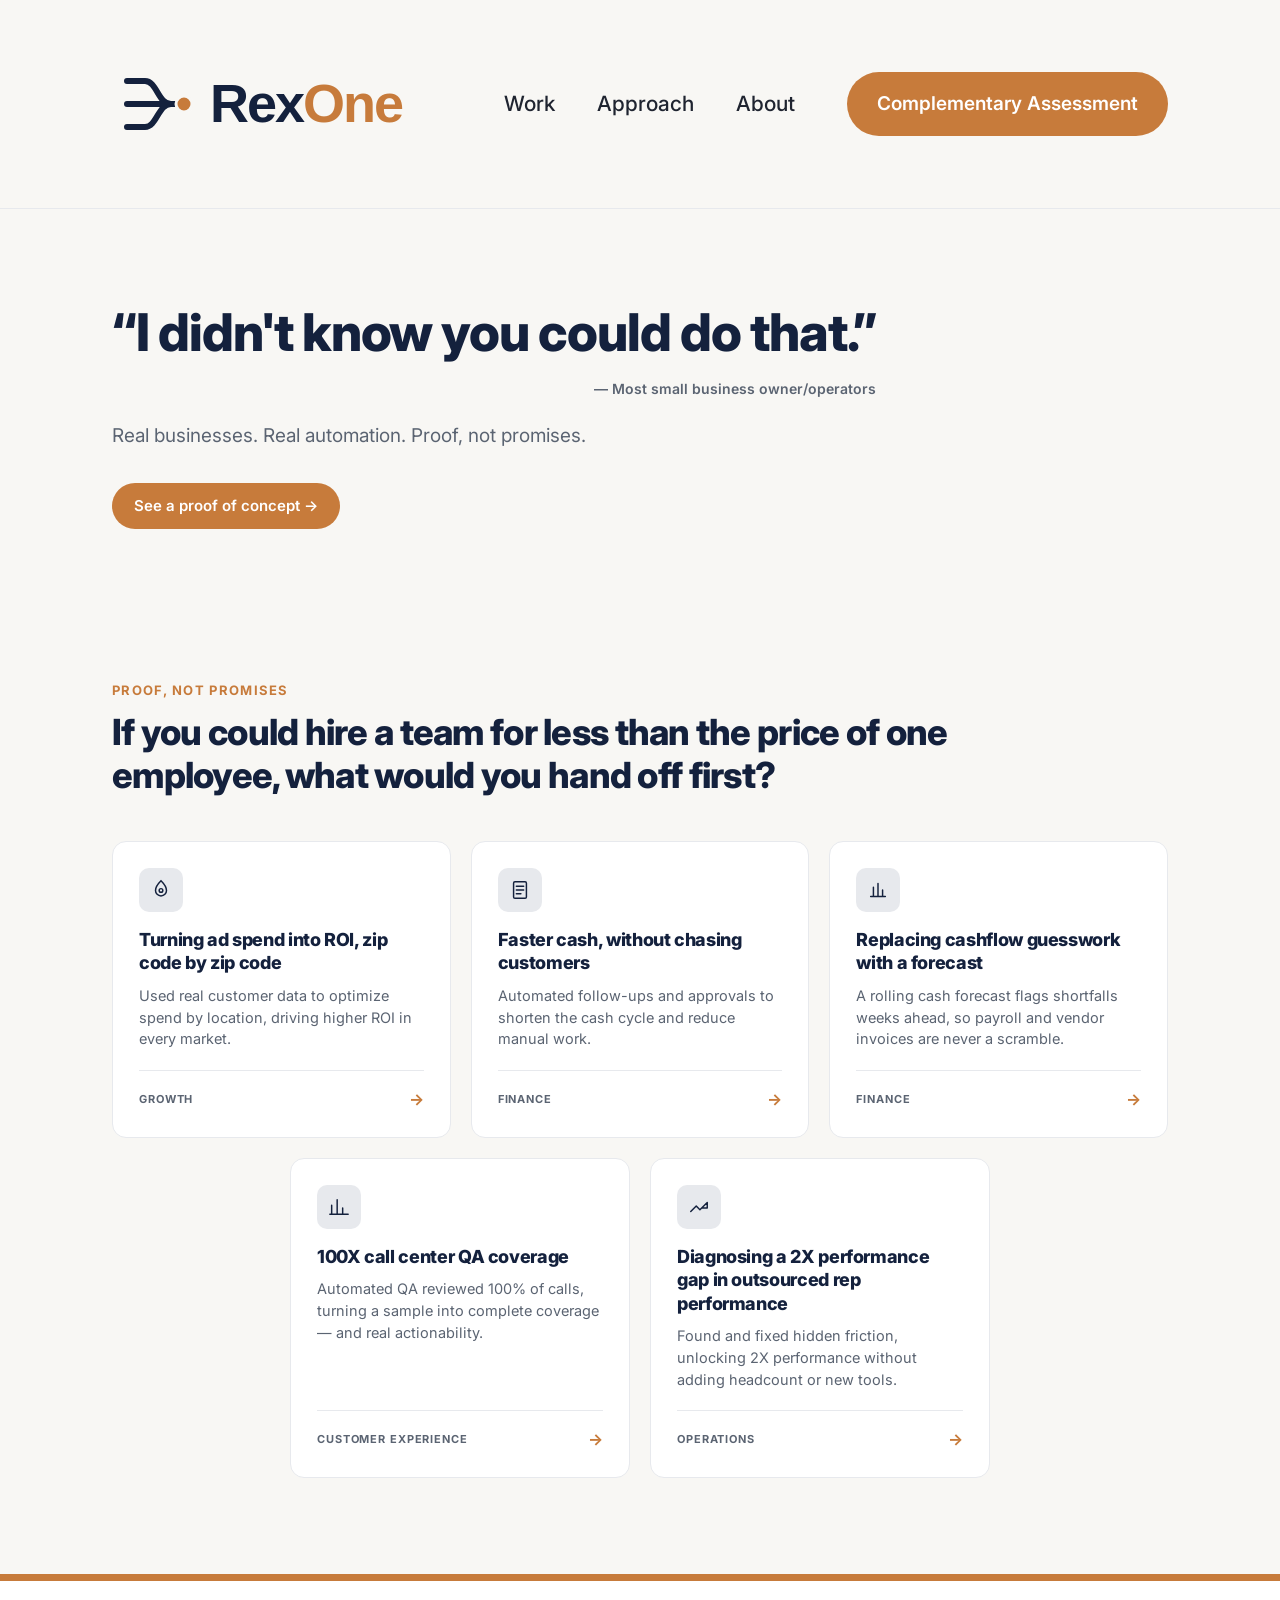
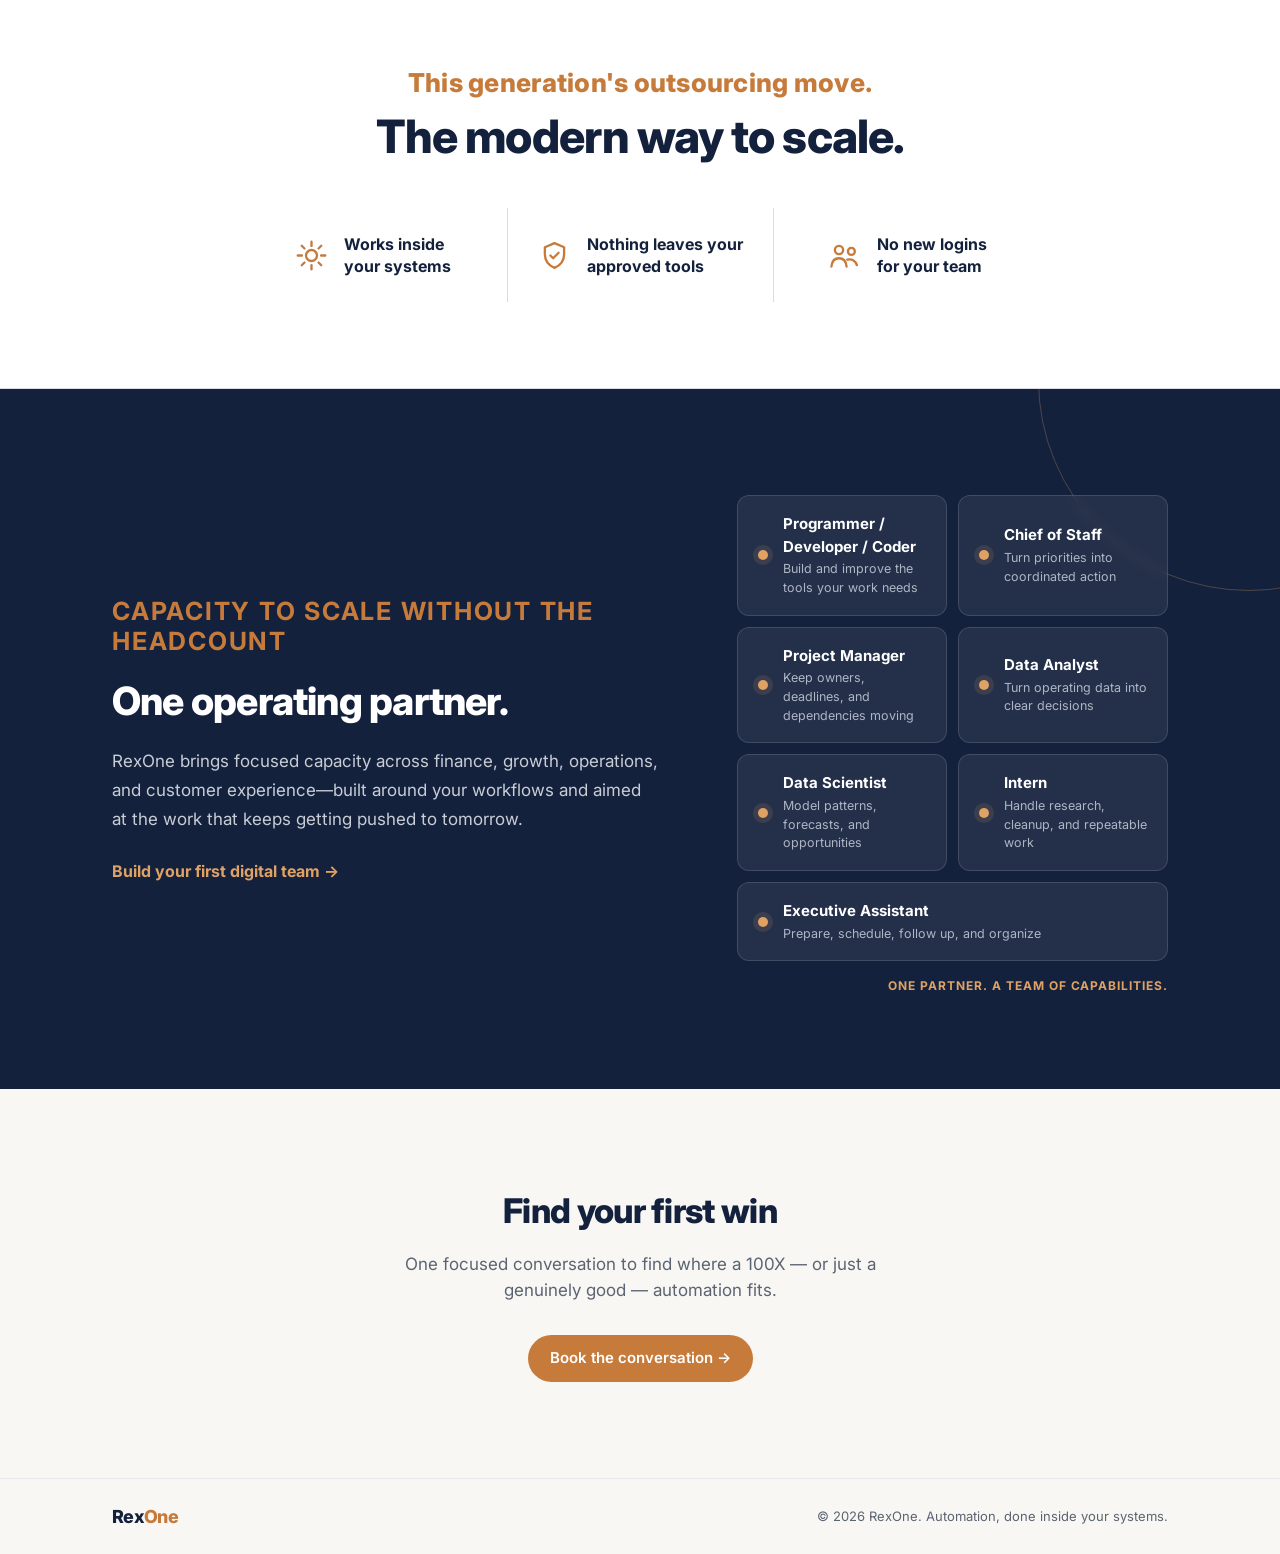
==== index.html @ bf099de1 "Add files via upload" ====
<!doctype html>
<html lang="en">
<head>
<meta charset="utf-8" />
<meta name="viewport" content="width=device-width, initial-scale=1" />
<title>RexOne — I didn't know you could do that.</title>
<meta name="description" content="RexOne finds and builds the automation your business doesn't know it needs yet. Real proof, not promises." />
<link rel="preconnect" href="https://fonts.googleapis.com">
<link rel="preconnect" href="https://fonts.gstatic.com" crossorigin>
<link href="https://fonts.googleapis.com/css2?family=Inter:wght@400;500;600;700;800&display=swap" rel="stylesheet">
<link rel="stylesheet" href="styles.css">
</head>
<body>

<header class="nav">
  <div class="wrap nav-inner">
    <a class="logo" href="#top" aria-label="RexOne home">
      <img class="logo-lockup" src="rexone-convergence.svg" alt="RexOne">
    </a>
    <nav class="nav-links" aria-label="Primary">
      <a href="#proof">Work</a>
      <a href="#approach">Approach</a>
      <a href="#about">About</a>
    </nav>
    <a class="btn btn-copper btn-sm" href="#cta">Complementary Assessment</a>
  </div>
</header>

<main id="top">

  <section class="hero">
    <div class="wrap hero-inner">
      <div class="hero-copy">
        <blockquote class="hero-quote">
          <h1>“I didn't know you could do that.”</h1>
          <footer>— Most small business owner/operators</footer>
        </blockquote>
        <p class="hero-sub">Real businesses. Real automation. Proof, not promises.</p>
        <a class="btn btn-copper" href="#proof">See a proof of concept →</a>
      </div>
    </div>
  </section>

  <section class="proof" id="proof">
    <div class="wrap">
      <p class="eyebrow">Proof, not promises</p>
      <h2>If you could hire a team for less than the price of one employee, what would you hand off first?</h2>

      <div class="card-grid">

        <article class="card">
          <div class="card-icon">
            <svg width="22" height="22" viewBox="0 0 24 24" fill="none" xmlns="http://www.w3.org/2000/svg"><path d="M12 2C8 6 6 9 6 12.5a6 6 0 0012 0C18 9 16 6 12 2z" stroke="currentColor" stroke-width="1.6"/><circle cx="12" cy="12.5" r="2" stroke="currentColor" stroke-width="1.6"/></svg>
          </div>
          <h3>Turning ad spend into ROI, zip code by zip code</h3>
          <p>Used real customer data to optimize spend by location, driving higher ROI in every market.</p>
          <div class="card-foot"><span class="tag">Growth</span><span class="arrow">→</span></div>
        </article>

        <article class="card">
          <div class="card-icon">
            <svg width="22" height="22" viewBox="0 0 24 24" fill="none" xmlns="http://www.w3.org/2000/svg"><rect x="5" y="3" width="14" height="18" rx="1.5" stroke="currentColor" stroke-width="1.6"/><path d="M8 8h8M8 12h8M8 16h5" stroke="currentColor" stroke-width="1.6" stroke-linecap="round"/></svg>
          </div>
          <h3>Faster cash, without chasing customers</h3>
          <p>Automated follow-ups and approvals to shorten the cash cycle and reduce manual work.</p>
          <div class="card-foot"><span class="tag">Finance</span><span class="arrow">→</span></div>
        </article>

        <article class="card">
          <div class="card-icon">
            <svg width="22" height="22" viewBox="0 0 24 24" fill="none" xmlns="http://www.w3.org/2000/svg"><path d="M4 19h16M7 19V9m5 10V5m5 14v-7" stroke="currentColor" stroke-width="1.6" stroke-linecap="round"/></svg>
          </div>
          <h3>Replacing cashflow guesswork with a forecast</h3>
          <p>A rolling cash forecast flags shortfalls weeks ahead, so payroll and vendor invoices are never a scramble.</p>
          <div class="card-foot"><span class="tag">Finance</span><span class="arrow">→</span></div>
        </article>

        <article class="card">
          <div class="card-icon">
            <svg width="22" height="22" viewBox="0 0 24 24" fill="none" xmlns="http://www.w3.org/2000/svg"><path d="M4 20V10M10 20V4M16 20v-7M22 20H2" stroke="currentColor" stroke-width="1.6" stroke-linecap="round"/></svg>
          </div>
          <h3>100X call center QA coverage</h3>
          <p>Automated QA reviewed 100% of calls, turning a sample into complete coverage — and real actionability.</p>
          <div class="card-foot"><span class="tag">Customer experience</span><span class="arrow">→</span></div>
        </article>

        <article class="card">
          <div class="card-icon">
            <svg width="22" height="22" viewBox="0 0 24 24" fill="none" xmlns="http://www.w3.org/2000/svg"><path d="M3 17l6-6 4 4 8-8M21 7v6h-6" stroke="currentColor" stroke-width="1.6" stroke-linecap="round" stroke-linejoin="round"/></svg>
          </div>
          <h3>Diagnosing a 2X performance gap in outsourced rep performance</h3>
          <p>Found and fixed hidden friction, unlocking 2X performance without adding headcount or new tools.</p>
          <div class="card-foot"><span class="tag">Operations</span><span class="arrow">→</span></div>
        </article>

      </div>
    </div>
  </section>

  <section class="scale-band" aria-label="The modern way to scale">
    <div class="wrap scale-band-inner">
      <p>This generation's outsourcing move.</p>
      <h2>The modern way to scale.</h2>
      <div class="scale-points">
        <div class="scale-point">
          <svg viewBox="0 0 24 24" aria-hidden="true"><path d="M12 8a4 4 0 100 8 4 4 0 000-8zM4.9 4.9l2 2m10.2 10.2l2 2M2 12h3m14 0h3M4.9 19.1l2-2M17.1 6.9l2-2M12 2v3m0 14v3"/></svg>
          <strong>Works inside<br>your systems</strong>
        </div>
        <div class="scale-point">
          <svg viewBox="0 0 24 24" aria-hidden="true"><path d="M12 3l7 3v5c0 4.7-2.8 8.1-7 10-4.2-1.9-7-5.3-7-10V6l7-3zM9 12l2 2 4-4"/></svg>
          <strong>Nothing leaves your<br>approved tools</strong>
        </div>
        <div class="scale-point">
          <svg viewBox="0 0 24 24" aria-hidden="true"><circle cx="8" cy="8" r="3"/><circle cx="17" cy="9" r="2.5"/><path d="M2.5 20c.4-4 2.2-6 5.5-6s5.1 2 5.5 6M14 15c3.5-.8 6.3 1 7 4"/></svg>
          <strong>No new logins<br>for your team</strong>
        </div>
      </div>
    </div>
  </section>

  <section class="team-value" id="approach">
    <div class="wrap team-value-inner">
      <div class="team-value-copy">
        <p class="eyebrow">Capacity to scale without the headcount</p>
        <h2>One operating partner.</h2>
        <p>RexOne brings focused capacity across finance, growth, operations, and customer experience—built around your workflows and aimed at the work that keeps getting pushed to tomorrow.</p>
        <a class="team-link" href="#cta">Build your first digital team →</a>
      </div>
      <div class="role-stack" aria-label="Example digital team roles">
        <div class="role-card"><span class="role-dot"></span><div><strong>Programmer / Developer / Coder</strong><small>Build and improve the tools your work needs</small></div></div>
        <div class="role-card"><span class="role-dot"></span><div><strong>Chief of Staff</strong><small>Turn priorities into coordinated action</small></div></div>
        <div class="role-card"><span class="role-dot"></span><div><strong>Project Manager</strong><small>Keep owners, deadlines, and dependencies moving</small></div></div>
        <div class="role-card"><span class="role-dot"></span><div><strong>Data Analyst</strong><small>Turn operating data into clear decisions</small></div></div>
        <div class="role-card"><span class="role-dot"></span><div><strong>Data Scientist</strong><small>Model patterns, forecasts, and opportunities</small></div></div>
        <div class="role-card"><span class="role-dot"></span><div><strong>Intern</strong><small>Handle research, cleanup, and repeatable work</small></div></div>
        <div class="role-card role-card-wide"><span class="role-dot"></span><div><strong>Executive Assistant</strong><small>Prepare, schedule, follow up, and organize</small></div></div>
        <p class="role-caption">One partner. A team of capabilities.</p>
      </div>
    </div>
  </section>

  <section class="cta" id="cta">
    <div class="wrap cta-inner">
      <h2>Find your first win</h2>
      <p>One focused conversation to find where a 100X — or just a genuinely good — automation fits.</p>
      <a class="btn btn-copper" href="#top">Book the conversation →</a>
    </div>
  </section>

</main>

<footer class="site-footer" id="about">
  <div class="wrap footer-inner">
    <span class="logo-text small"><span class="logo-rex">Rex</span><span class="logo-one">One</span></span>
    <span class="footer-note">&copy; 2026 RexOne. Automation, done inside your systems.</span>
  </div>
</footer>

</body>
</html>
---- styles.css ----
:root {
  --ink: #14213D;
  --charcoal: #1F2430;
  --slate: #5B6472;
  --fog: #E7E9ED;
  --paper: #F8F7F4;
  --copper: #C77B3B;
  --copper-light: #E0A264;
  --radius: 14px;
}

* { box-sizing: border-box; }

html { scroll-behavior: smooth; }

body {
  margin: 0;
  background: var(--paper);
  color: var(--charcoal);
  font-family: 'Inter', -apple-system, BlinkMacSystemFont, 'Segoe UI', sans-serif;
  line-height: 1.5;
  -webkit-font-smoothing: antialiased;
}

.wrap {
  max-width: 1120px;
  margin: 0 auto;
  padding: 0 32px;
}

h1, h2, h3 { color: var(--ink); font-weight: 800; margin: 0; letter-spacing: -0.02em; }

a { color: inherit; text-decoration: none; }

/* Nav */
.nav {
  position: sticky;
  top: 0;
  z-index: 10;
  background: rgba(248, 247, 244, 0.92);
  backdrop-filter: blur(6px);
  border-bottom: 1px solid var(--fog);
}
.nav-inner {
  display: flex;
  align-items: center;
  justify-content: space-between;
  min-height: 208px;
  padding-top: 48px;
  padding-bottom: 48px;
}
.logo { display: flex; align-items: center; }
.logo-lockup { display: block; width: 340px; height: auto; }
.logo-text { font-size: 36px; line-height: 1; font-weight: 800; letter-spacing: -0.035em; }
.logo-text.small { font-size: 18px; }
.logo-rex { color: var(--ink); }
.logo-one { color: var(--copper); }
.nav-links { display: flex; gap: 42px; font-size: 21px; font-weight: 500; color: var(--charcoal); }
.nav-links a:hover { color: var(--ink); }

.btn {
  display: inline-block;
  padding: 12px 22px;
  border-radius: 999px;
  font-weight: 600;
  font-size: 15px;
  transition: background 0.15s ease, transform 0.1s ease;
}
.btn-copper { background: var(--copper); color: #fff; }
.btn-copper:hover { background: var(--copper-light); }
.btn-sm { padding: 18px 30px; font-size: 19px; }

/* Hero */
.hero { padding: 96px 0 80px; }
.hero-inner {
  display: block;
}
.hero h1 {
  font-size: 52px;
  line-height: 1.08;
  white-space: nowrap;
}
.hero-quote { display: inline-block; margin: 0; }
.hero-quote footer { color: var(--slate); font-size: 14px; font-weight: 600; margin-top: 17px; text-align: right; }
.hero-sub {
  font-size: 19px;
  color: var(--slate);
  margin: 22px 0 32px;
  max-width: none;
  white-space: nowrap;
}
.hero-visual {
  position: relative;
  height: 260px;
}
.hero-frame {
  position: absolute;
  right: 60px;
  top: 10px;
  width: 150px;
  height: 190px;
  border: 2px solid var(--copper);
  border-radius: 6px;
}
.hero-panel {
  position: absolute;
  right: 0;
  top: 40px;
  width: 150px;
  height: 190px;
  background: var(--fog);
  border-radius: 6px;
}
.hero-chip {
  position: absolute;
  right: 96px;
  top: 90px;
  width: 26px;
  height: 26px;
  background: var(--copper);
  border-radius: 5px;
}
.hero-tags {
  position: absolute;
  right: -8px;
  bottom: 0;
  list-style: none;
  margin: 0;
  padding: 0;
  font-size: 11px;
  letter-spacing: 0.12em;
  font-weight: 600;
  color: var(--slate);
  text-transform: uppercase;
  text-align: right;
}
.hero-tags li { margin-bottom: 4px; }

/* Proof */
.proof { padding: 72px 0 96px; }
.eyebrow {
  color: var(--copper);
  font-weight: 700;
  font-size: 13px;
  letter-spacing: 0.1em;
  text-transform: uppercase;
  margin: 0 0 10px;
}
.proof h2 { font-size: 36px; line-height: 1.2; margin-bottom: 44px; max-width: 900px; }

.card-grid {
  display: flex;
  flex-wrap: wrap;
  gap: 20px;
  justify-content: center;
}
.card {
  flex: 1 1 300px;
  max-width: 340px;
  background: #fff;
  border: 1px solid var(--fog);
  border-radius: var(--radius);
  padding: 26px;
  display: flex;
  flex-direction: column;
}
.card-icon {
  width: 44px;
  height: 44px;
  border-radius: 10px;
  background: var(--fog);
  color: var(--ink);
  display: flex;
  align-items: center;
  justify-content: center;
  margin-bottom: 16px;
}
.card h3 { font-size: 18px; line-height: 1.3; margin-bottom: 10px; }
.card p { color: var(--slate); font-size: 14.5px; margin: 0; flex-grow: 1; }
.card-foot {
  display: flex;
  align-items: center;
  justify-content: space-between;
  margin-top: 20px;
  padding-top: 16px;
  border-top: 1px solid var(--fog);
}
.tag {
  font-size: 11px;
  font-weight: 700;
  letter-spacing: 0.08em;
  text-transform: uppercase;
  color: var(--slate);
}
.arrow { color: var(--copper); font-weight: 700; }

/* Scale statement */
.scale-band { padding: 86px 0; background: #fff; text-align: center; border-top: 7px solid var(--copper); border-bottom: 1px solid #D9DDE3; }
.scale-band p { margin: 0 0 12px; color: var(--copper); font-size: 26px; line-height: 1.2; font-weight: 800; letter-spacing: 0.01em; }
.scale-band h2 { margin: 0; color: var(--ink); font-size: 46px; line-height: 1.12; }
.scale-points { display: grid; grid-template-columns: repeat(3, 1fr); max-width: 800px; margin: 46px auto 0; }
.scale-point { min-height: 94px; display: flex; align-items: center; justify-content: center; gap: 16px; padding: 4px 28px; text-align: left; }
.scale-point + .scale-point { border-left: 1px solid #D9DDE3; }
.scale-point svg { width: 33px; height: 33px; flex: 0 0 auto; fill: none; stroke: var(--copper); stroke-width: 1.7; stroke-linecap: round; stroke-linejoin: round; }
.scale-point strong { color: var(--ink); font-size: 16px; line-height: 1.4; }

/* Digital team value section */
.team-value {
  position: relative;
  overflow: hidden;
  background: var(--ink);
  color: #fff;
  padding: 94px 0;
}
.team-value::after {
  content: '';
  position: absolute;
  width: 420px;
  height: 420px;
  right: -180px;
  top: -220px;
  border: 1px solid rgba(224, 162, 100, 0.28);
  border-radius: 50%;
}
.team-value-inner {
  position: relative;
  z-index: 1;
  display: grid;
  grid-template-columns: 1.12fr 0.88fr;
  gap: 76px;
  align-items: center;
}
.team-value h2 {
  color: #fff;
  font-size: 39px;
  line-height: 1.16;
  max-width: 670px;
  margin-bottom: 24px;
}
.team-value h2 span { color: var(--copper-light); }
.team-value .eyebrow { font-size: 25px; line-height: 1.2; letter-spacing: 0.07em; margin-bottom: 22px; }
.team-value-copy > p:not(.eyebrow) {
  color: #C8CDD6;
  font-size: 17px;
  line-height: 1.7;
  max-width: 610px;
  margin: 0 0 25px;
}
.team-link { color: var(--copper-light); font-weight: 700; }
.role-stack { position: relative; display: grid; grid-template-columns: repeat(2, minmax(0, 1fr)); gap: 11px; padding: 12px 0 0; }
.role-card {
  display: flex;
  align-items: center;
  gap: 15px;
  width: 100%;
  margin: 0;
  padding: 17px 20px;
  background: rgba(255,255,255,0.07);
  border: 1px solid rgba(255,255,255,0.13);
  border-radius: 12px;
  backdrop-filter: blur(5px);
}
.role-card-wide { grid-column: 1 / -1; }
.role-dot { width: 10px; height: 10px; flex: 0 0 auto; border-radius: 50%; background: var(--copper-light); box-shadow: 0 0 0 5px rgba(224,162,100,0.12); }
.role-card strong { display: block; color: #fff; font-size: 15px; }
.role-card small { display: block; color: #AEB6C5; font-size: 12.5px; margin-top: 2px; }
.role-caption { grid-column: 1 / -1; text-align: right; margin: 5px 0 0; color: var(--copper-light); font-size: 12px; font-weight: 700; letter-spacing: 0.08em; text-transform: uppercase; }

/* CTA */
.cta { padding: 96px 0; text-align: center; }
.cta h2 { font-size: 34px; margin-bottom: 16px; }
.cta p { color: var(--slate); font-size: 17px; max-width: 520px; margin: 0 auto 32px; }

/* Footer */
.site-footer { border-top: 1px solid var(--fog); padding: 28px 0; }
.footer-inner {
  display: flex;
  align-items: center;
  justify-content: space-between;
  flex-wrap: wrap;
  gap: 12px;
}
.footer-note { color: var(--slate); font-size: 13px; }

/* Responsive */
@media (max-width: 860px) {
  .hero-inner { grid-template-columns: 1fr; }
  .hero-visual { display: none; }
  .hero h1 { font-size: 38px; white-space: normal; }
  .hero-quote { display: block; }
  .hero-sub { white-space: normal; }
  .team-value-inner { grid-template-columns: 1fr; gap: 46px; }
  .team-value h2 { font-size: 32px; }
  .team-value .eyebrow { font-size: 21px; }
  .role-stack { grid-template-columns: 1fr; }
  .role-card, .role-card-wide, .role-caption { grid-column: 1; }
  .role-card { width: 100%; margin-left: 0; }
  .nav-links { display: none; }
  .nav-inner { min-height: 112px; padding-top: 22px; padding-bottom: 22px; }
  .logo-lockup { width: 230px; }
  .btn-sm { padding: 10px 16px; font-size: 14px; }
}

@media (max-width: 560px) {
  .wrap { padding-left: 20px; padding-right: 20px; }
  .nav-inner { flex-direction: column; justify-content: center; gap: 14px; min-height: auto; }
  .logo-lockup { width: 190px; }
  .nav .btn-sm { padding: 9px 13px; font-size: 13px; }
  .proof h2 { font-size: 30px; }
  .scale-band { padding: 58px 0; }
  .scale-band p { font-size: 22px; }
  .scale-band h2 { font-size: 36px; }
  .scale-points { grid-template-columns: 1fr; margin-top: 34px; }
  .scale-point { justify-content: flex-start; max-width: 260px; width: 100%; margin: 0 auto; padding: 18px 0; }
  .scale-point + .scale-point { border-left: 0; border-top: 1px solid #D9DDE3; }
}
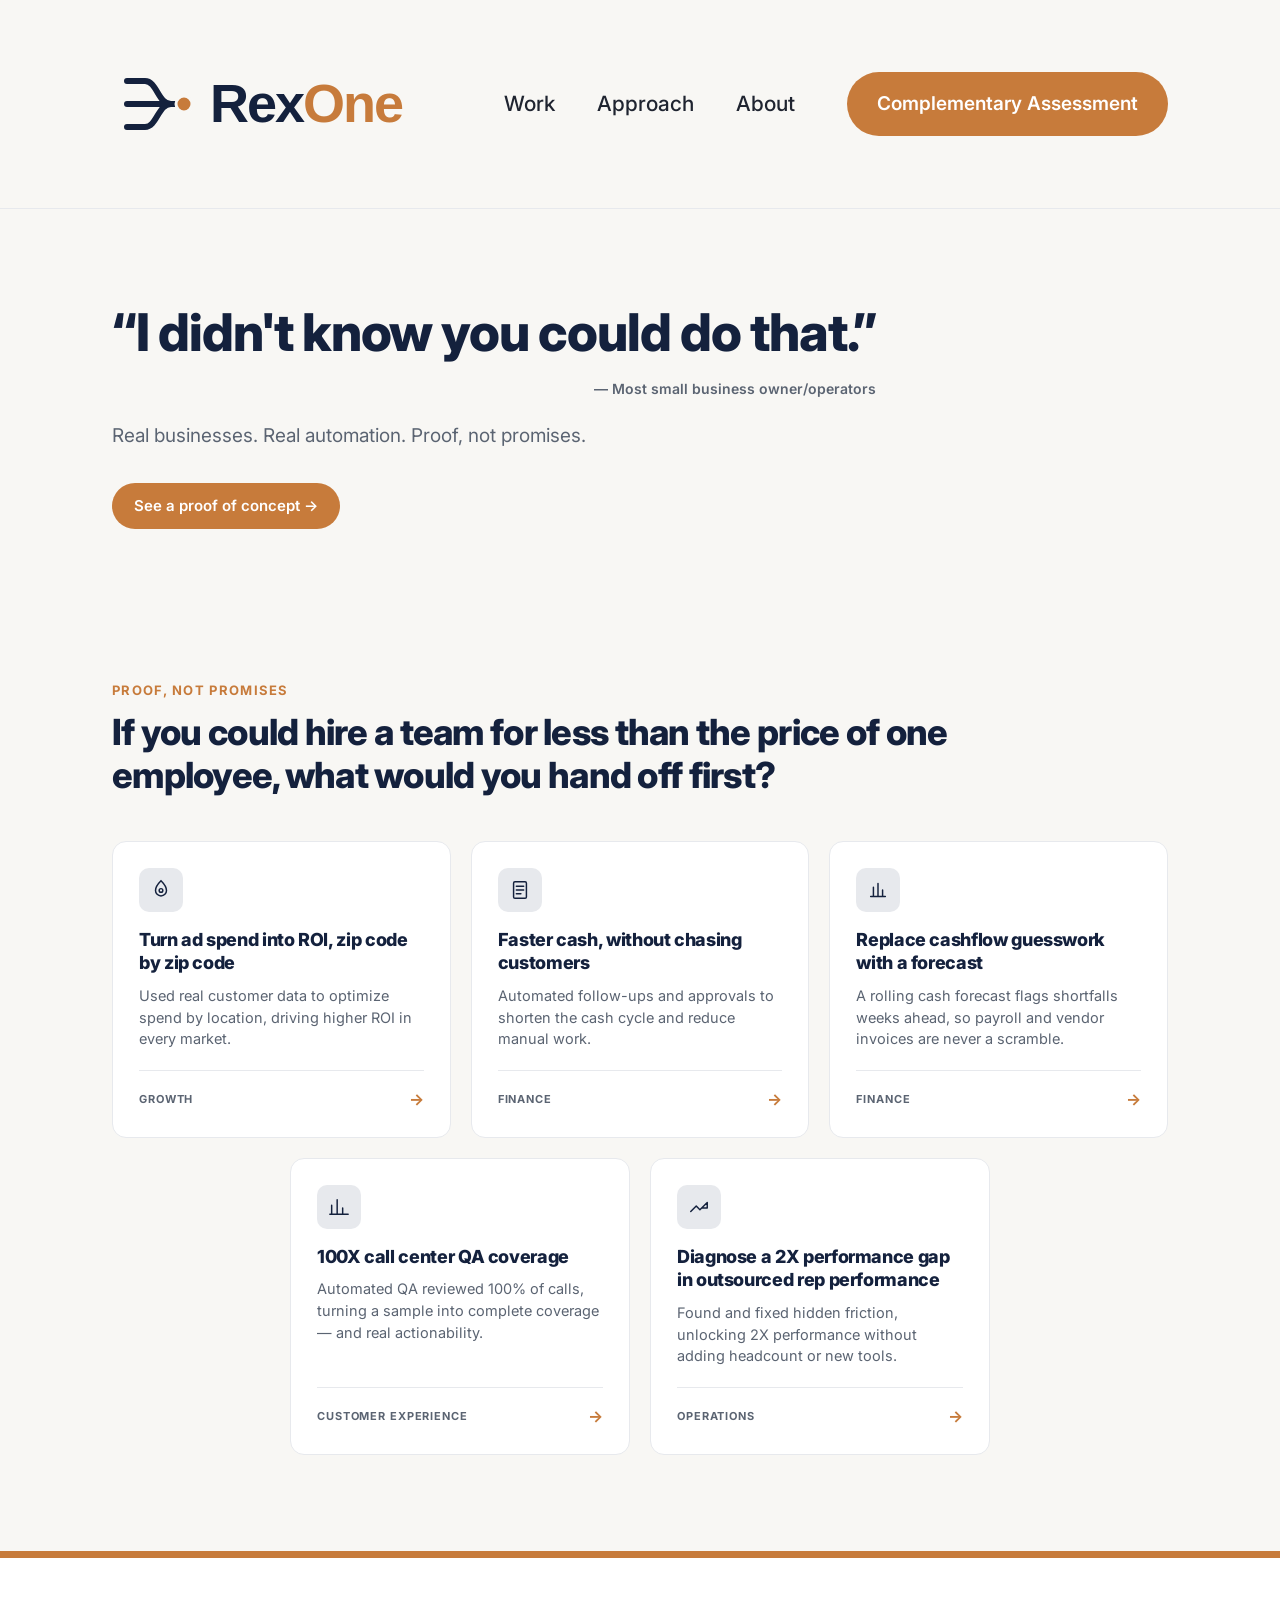
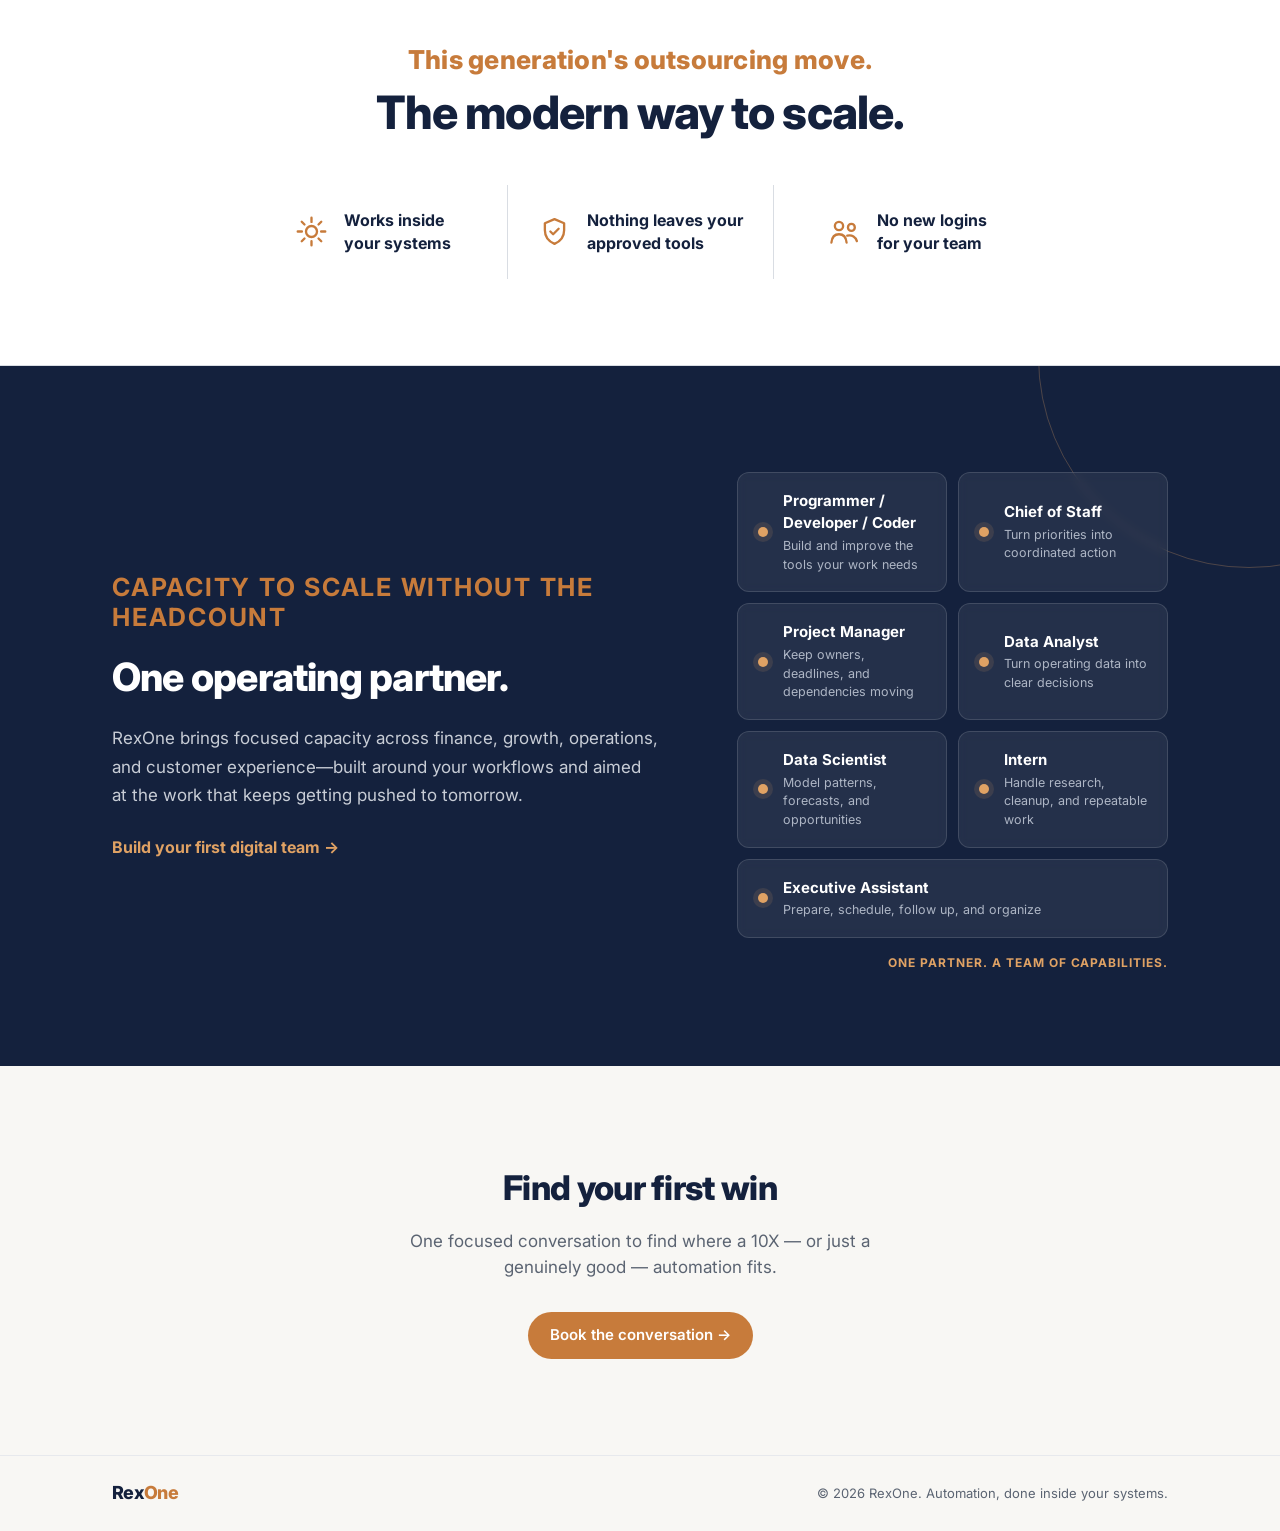
==== commit e30a2028: "Add Complementary Assessment interview + printable report; command-style proof headlines; 10X CTA co" ====
--- a/index.html
+++ b/index.html
@@ -22,7 +22,7 @@
       <a href="#approach">Approach</a>
       <a href="#about">About</a>
     </nav>
-    <a class="btn btn-copper btn-sm" href="#cta">Complementary Assessment</a>
+    <a class="btn btn-copper btn-sm" href="assessment.html">Complementary Assessment</a>
   </div>
 </header>
 
@@ -52,7 +52,7 @@
           <div class="card-icon">
             <svg width="22" height="22" viewBox="0 0 24 24" fill="none" xmlns="http://www.w3.org/2000/svg"><path d="M12 2C8 6 6 9 6 12.5a6 6 0 0012 0C18 9 16 6 12 2z" stroke="currentColor" stroke-width="1.6"/><circle cx="12" cy="12.5" r="2" stroke="currentColor" stroke-width="1.6"/></svg>
           </div>
-          <h3>Turning ad spend into ROI, zip code by zip code</h3>
+          <h3>Turn ad spend into ROI, zip code by zip code</h3>
           <p>Used real customer data to optimize spend by location, driving higher ROI in every market.</p>
           <div class="card-foot"><span class="tag">Growth</span><span class="arrow">→</span></div>
         </article>
@@ -70,7 +70,7 @@
           <div class="card-icon">
             <svg width="22" height="22" viewBox="0 0 24 24" fill="none" xmlns="http://www.w3.org/2000/svg"><path d="M4 19h16M7 19V9m5 10V5m5 14v-7" stroke="currentColor" stroke-width="1.6" stroke-linecap="round"/></svg>
           </div>
-          <h3>Replacing cashflow guesswork with a forecast</h3>
+          <h3>Replace cashflow guesswork with a forecast</h3>
           <p>A rolling cash forecast flags shortfalls weeks ahead, so payroll and vendor invoices are never a scramble.</p>
           <div class="card-foot"><span class="tag">Finance</span><span class="arrow">→</span></div>
         </article>
@@ -88,7 +88,7 @@
           <div class="card-icon">
             <svg width="22" height="22" viewBox="0 0 24 24" fill="none" xmlns="http://www.w3.org/2000/svg"><path d="M3 17l6-6 4 4 8-8M21 7v6h-6" stroke="currentColor" stroke-width="1.6" stroke-linecap="round" stroke-linejoin="round"/></svg>
           </div>
-          <h3>Diagnosing a 2X performance gap in outsourced rep performance</h3>
+          <h3>Diagnose a 2X performance gap in outsourced rep performance</h3>
           <p>Found and fixed hidden friction, unlocking 2X performance without adding headcount or new tools.</p>
           <div class="card-foot"><span class="tag">Operations</span><span class="arrow">→</span></div>
         </article>
@@ -142,7 +142,7 @@
   <section class="cta" id="cta">
     <div class="wrap cta-inner">
       <h2>Find your first win</h2>
-      <p>One focused conversation to find where a 100X — or just a genuinely good — automation fits.</p>
+      <p>One focused conversation to find where a 10X — or just a genuinely good — automation fits.</p>
       <a class="btn btn-copper" href="#top">Book the conversation →</a>
     </div>
   </section>
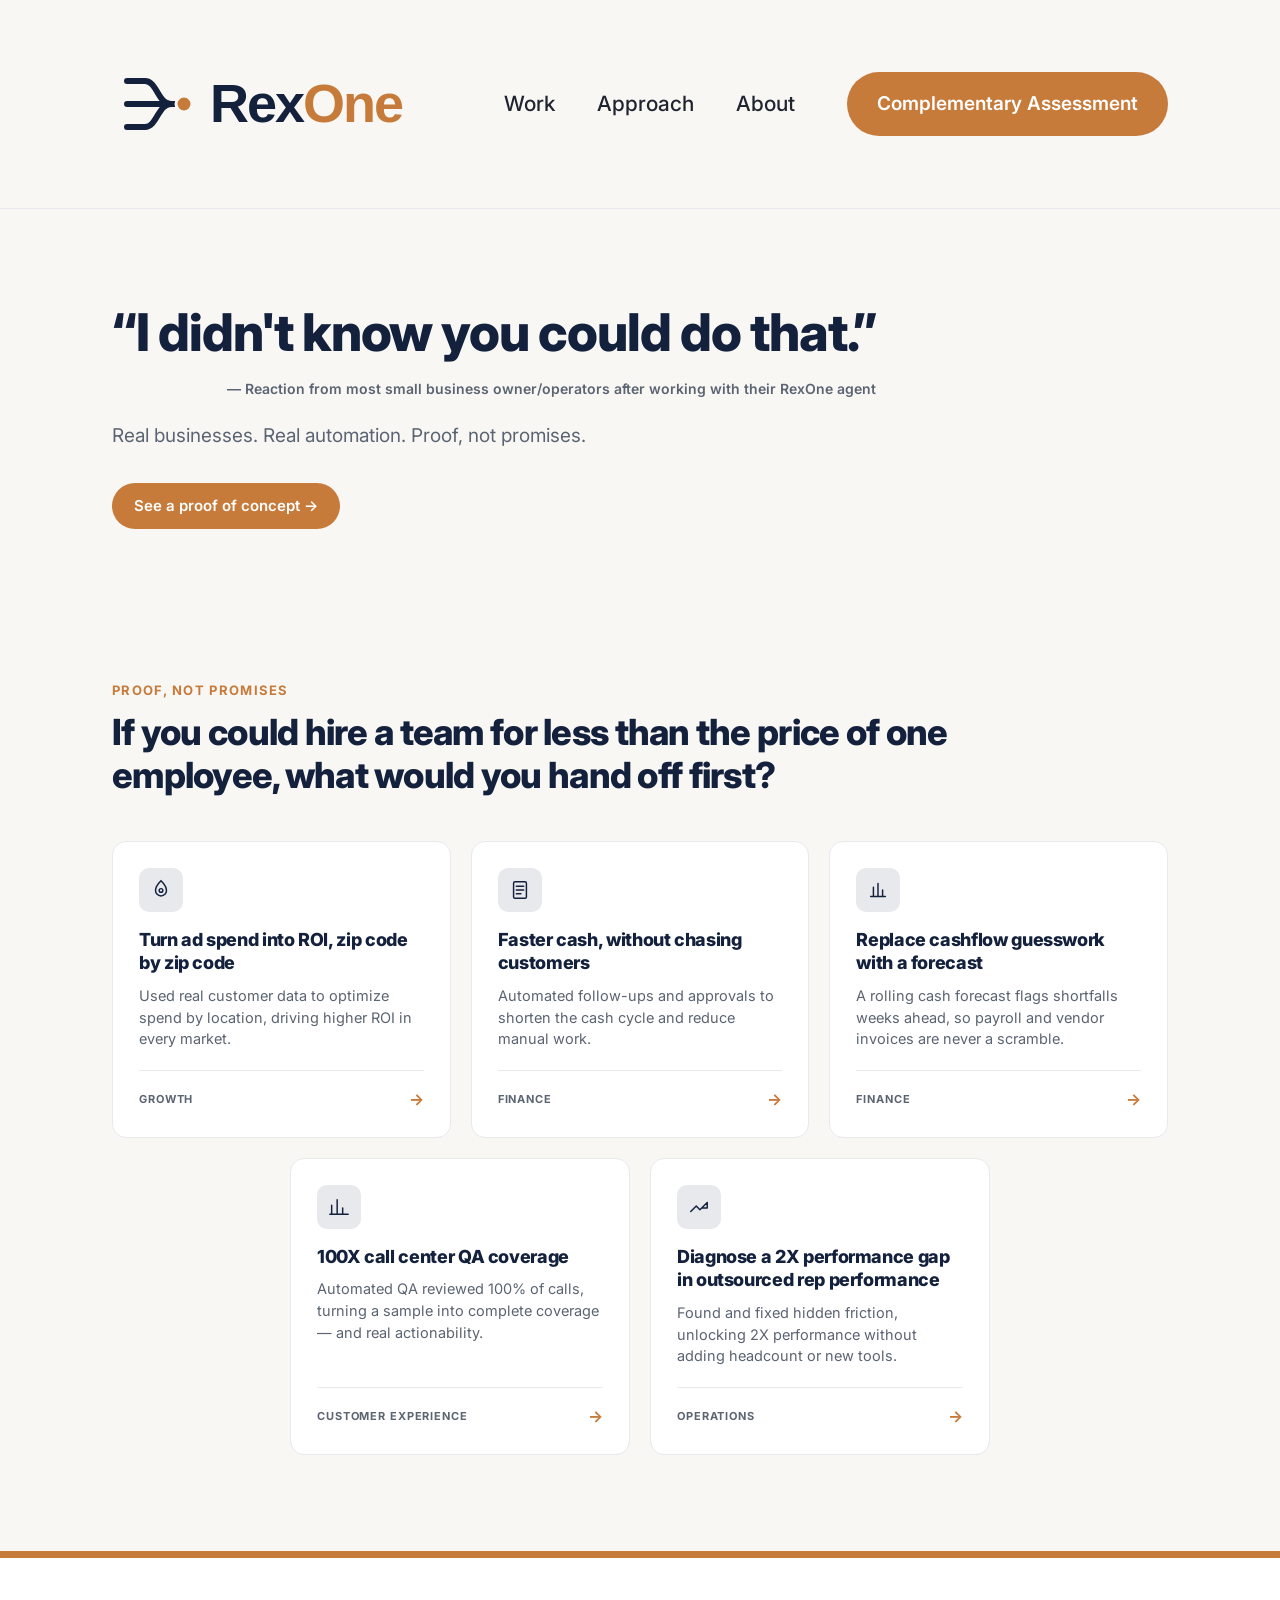
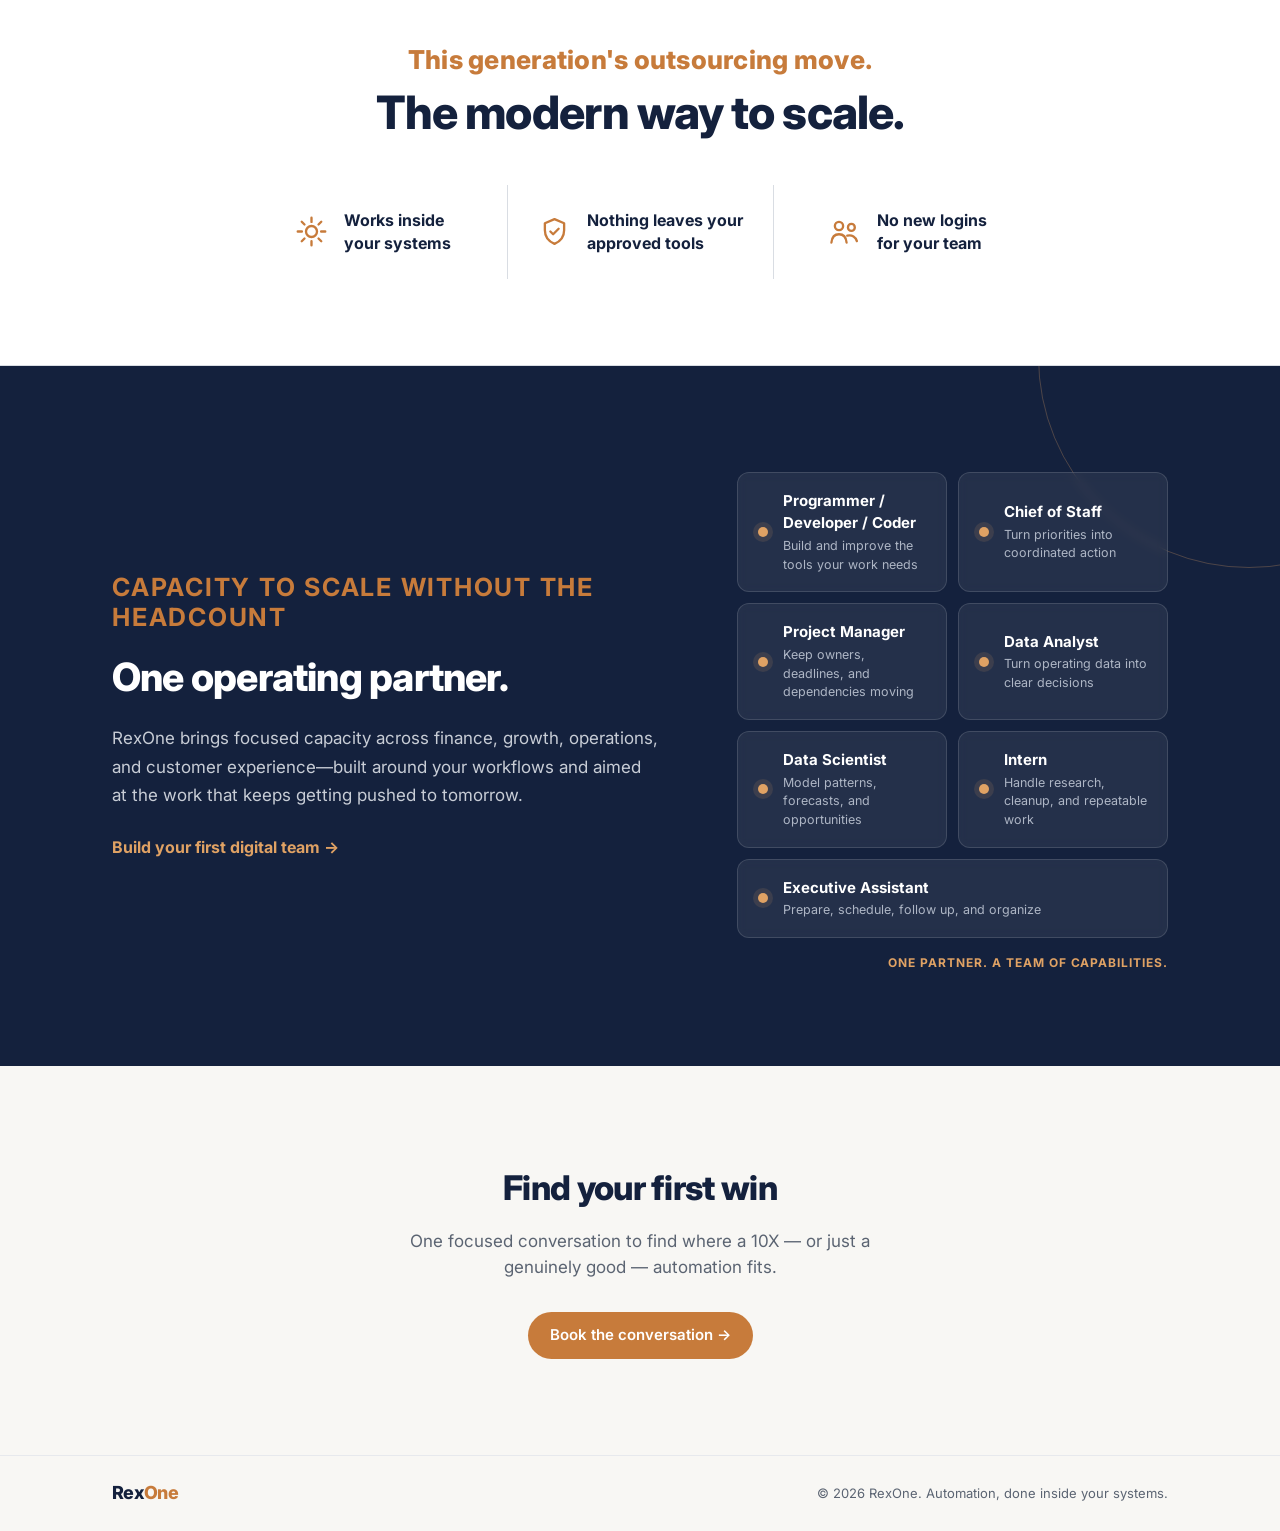
==== commit 10526e5f: "Add assessment email backend (Cloudflare Pages Function + Resend); fix report localStorage and email" ====
--- a/index.html
+++ b/index.html
@@ -33,7 +33,7 @@
       <div class="hero-copy">
         <blockquote class="hero-quote">
           <h1>“I didn't know you could do that.”</h1>
-          <footer>— Most small business owner/operators</footer>
+          <footer>— Reaction from most small business owner/operators after working with their RexOne agent</footer>
         </blockquote>
         <p class="hero-sub">Real businesses. Real automation. Proof, not promises.</p>
         <a class="btn btn-copper" href="#proof">See a proof of concept →</a>
